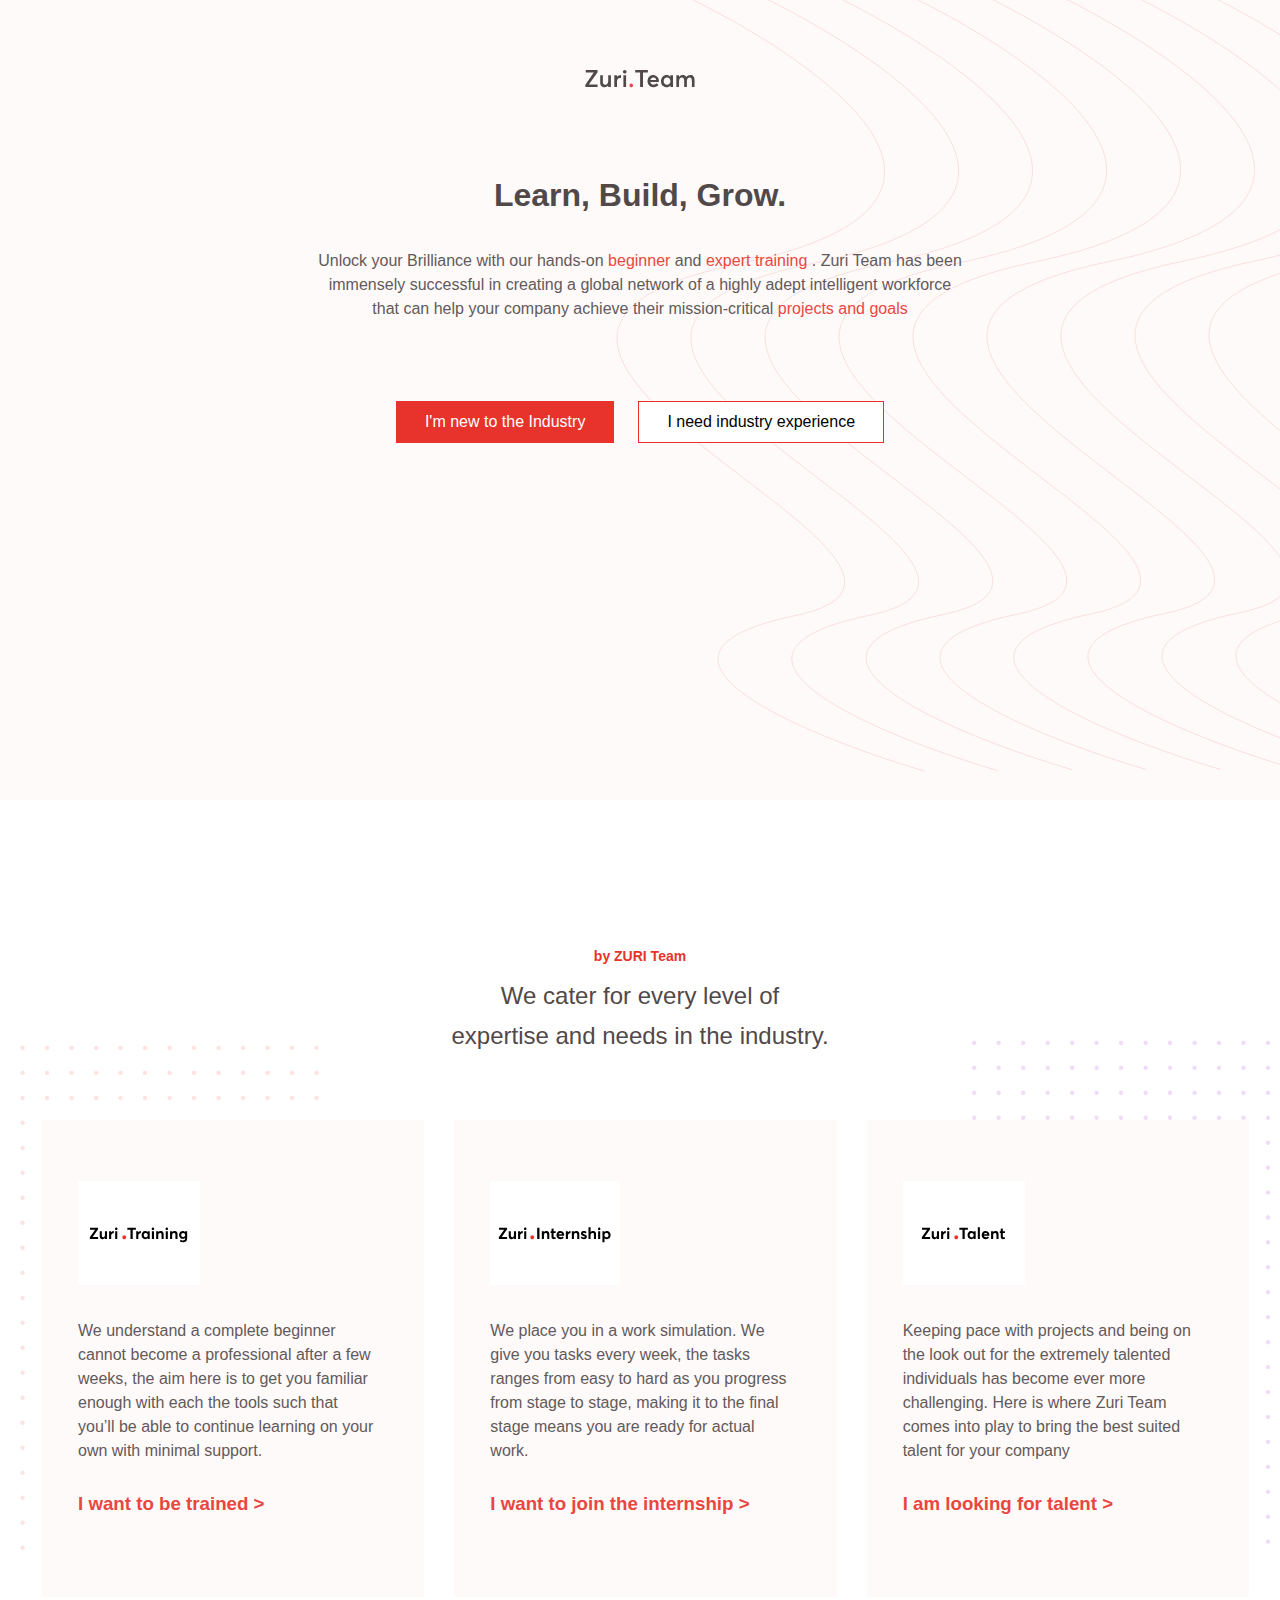
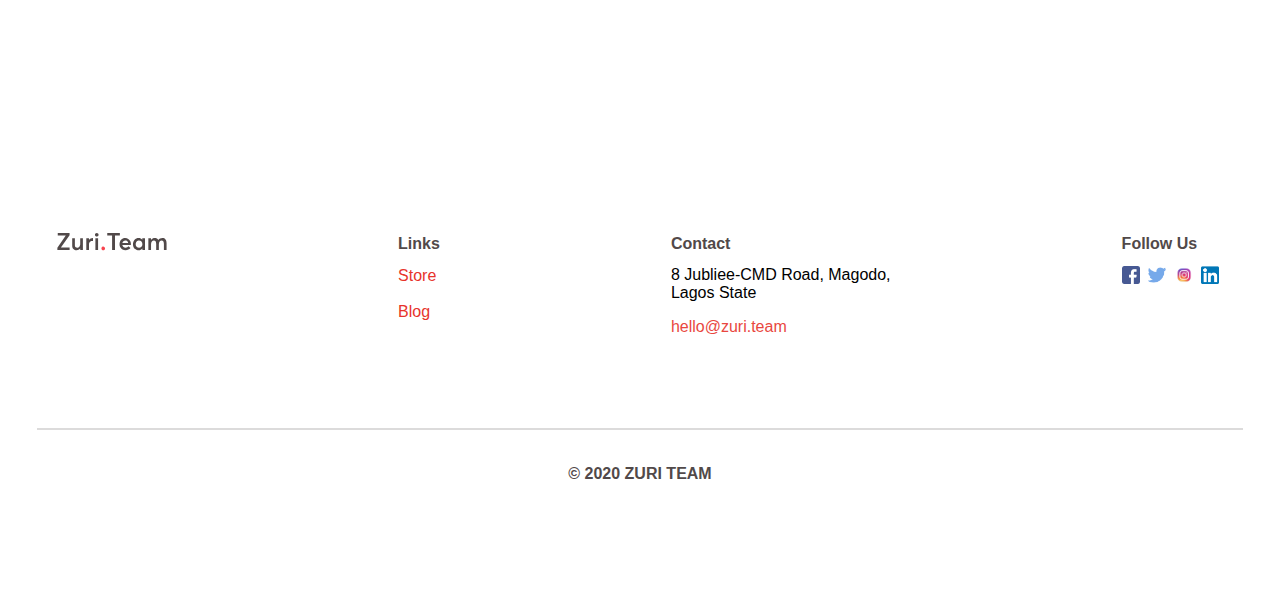
==== index.html @ 886fb5a9 "Rename zuri-landing-page.html to index.html" ====
<!DOCTYPE html>
<html lang="en">

<head>
    <meta charset="UTF-8">
    <meta http-equiv="X-UA-Compatible" content="IE=edge">
    <meta name="viewport" content="width=device-width, initial-scale=1.0">
    <link rel="stylesheet" href="../zuri.css">
    <link rel="icon" href="../favicon-zuri.png">
    
    <title>ZURI|Learn, Build, Grow.</title>
</head>

<body>
    <section class="top-container">
        <div class="center-img">
            <img src="./zuri-logo-full.svg" alt="zuri team">
        </div>

        <div class="hero">
            <h2>Learn, Build, Grow.</h2>
            <p>Unlock your Brilliance with our hands-on <a href="#">beginner</a> and <a href="#">expert training</a> .
                Zuri Team has been immensely
                successful in creating a global network of a highly adept intelligent workforce that can help your
                company achieve their mission-critical <a href="#">projects and goals</a></p>
        </div>

        <div class="btns">
            <div class="btn-new">
                <a href="../zuri-training-page.html">
                    <button class="new btn">I'm new to the Industry</button>
                </a>
            </div>

            <div class="btn-experience">
                <a href="../zuri-talent-page.html">
                    <button class="experience btn">I need industry experience</button>
                </a>
            </div>
        </div>
    </section>

    <section class="programs">
        <div class="prog-container">
            <h3>by ZURI Team</h3>
            <p>We cater for every level of <br>
                expertise and needs in the industry.</p>
        </div>

        <div class="progg-container">
            <div class="box">
                <!--row-->
                <div class="column-card text">
                    <div class="zuri">
                        <img src="left-img-polkadots-zuri.png" alt="polkadot" class="polkadot">
                        <div>
                            <img src="zuri-training-img.svg" alt="training" class="zurimg">
                        </div>
                        <p>We understand a complete beginner cannot become a professional after a few weeks, the aim
                            here is
                            to get you familiar enough with each the tools such that you’ll be able to continue learning
                            on
                            your own with minimal support.</p>

                        <h3><a href="https://training.zuri.team">I want to be trained ></a></h3>
                    </div>
                </div>

                <div class=" column-card text">
                    <div class="zuri">
                        <img src="zuri-internship-img.svg" alt="internship" class="zurimg">
                        <p>We place you in a work simulation. We give you tasks every week, the tasks ranges from easy
                            to hard as you progress from stage to stage, making it to the final stage means you are
                            ready for actual work.</p>
                        <h3><a href="https://internship.zuri.team">I want to join the internship ></a></h3>
                    </div>
                </div>

                <div class="column-card text">
                    <div class="zuri">
                        <img src="right-polkadot-zuri.png" alt="polkadot" class="polkadot2">
                        <div>
                            <img src="zuri-talent-img.svg" alt="training" class="zurimg">
                        </div>
                        <p>Keeping pace with projects and being on the look out for the extremely talented individuals
                            has become ever more challenging. Here is where Zuri Team comes into play to bring the best
                            suited talent for your company</p>

                        <h3><a href="https://training.zuri.team">I am looking for talent ></a></h3>
                    </div>

                </div>
            </div>
        </div>
    </section>

    <footer class="footerr">
        <div class="details-container">
            <div class="logo-img">
                <img src="zuri-logo-full.svg" alt="zuri team">
            </div>

            <div class="link">
                <h3>Links</h3>
                <a href="#">
                    <p>Store</p>
                </a>
                <a href="#">
                    <p>Blog</p>
                </a>
            </div>

            <div class="ctc">
                <h3>Contact</h3>
                <p>8 Jubliee-CMD Road, Magodo,
                    <br>
                    Lagos State
                </p>

                <p><a href="mailto:hello@zuri.com">hello@zuri.team</a></p>
            </div>

            <div class="follow">
                <h3>Follow Us</h3>

                <div class="icons">
                    <a href="#">
                        <img src="fb-zuri.png" alt="facebook">
                    </a>
                    <a href="#">
                        <img src="twitter-zuri.png" alt="twitter">
                    </a>
                    <a href="#">
                        <img src="IG-zuri.png" alt="instagram">
                    </a>
                    <a href="#">
                        <img class="lnkd" src="in-zuri.png" alt="linkedin">
                    </a>
                </div>
            </div>
        </div>

        <div>
            <hr>
        </div>

        <div class="copy">
            <p>&copy; 2020 ZURI TEAM</p>
        </div>

    </footer>
</body>

</html>
---- zuri.css ----
@font-face {
    font-family: 'averta_demo_pe_cutted_demoRg';
    src: url('avertademopecutteddemo-regular_dghpn7-webfont.woff2') format('woff2'),
         url('avertademopecutteddemo-regular_dghpn7-webfont.woff') format('woff');
    font-weight: normal;
    font-style: normal;
}

*{
    box-sizing: border-box;
    margin: 0;
    font-family: 'averta_demo_pe_cutted_demoRg', sans-serif;
}

body{
    font-size: 1rem;
}

a{
    color: #E7332B;
    text-decoration: none;
    background-color: transparent;
}

h2, h3{
    font-family: 'WebFont', Averta, sans-serif;
}
p{
    display: block;
    font-size: 1rem;
    margin-bottom: 1rem;
    font-family: 'WebFont', Averta, sans-serif;
}

div{
    display: block;
}

button{
    margin: 0;
    cursor: pointer;
    font-size: inherit;
    font-family: Averta, sans-serif;
}

hr{
    opacity: 0.2;
    border: 0.7px solid #514949;
}

.top-container{
    background-image: url(./hero-bg.svg);
    background-size: cover;
    height: 803px;
    background-position: center center;
    text-align: center;
}

.hero{
    max-width: 670px;
    text-align: center;
    margin: 0 auto;
    padding: 10px;
}

.hero p{
    font-size: 16px;
    line-height: 24px;
    color: #514949;
    font-weight: 500;
    opacity: 0.9;
    margin-bottom: 70px;
    font-family: 'WebFont', Averta, sans-serif;
}

.hero a:hover{
    opacity: 0.8;
    cursor: pointer;
}
.hero h2{
    color: #514949;
    font-size: 32px;
    line-height: 48px;
    margin-bottom: 30px;
    font-weight: 600;
    font-family: 'WebFont', Averta, sans-serif;
}

.btns{
    display: flex;
    margin: 0 auto;
    justify-content: center;
    line-height: 1.5;
}

.btn{
    padding: 11px 28px;
    border: 1px solid #E7332B;
  
}

.new{
    background-color: #E7332B;
    color: white;
    margin-right: 24px;
}

.new:hover{
    background-color: #fff;
    color: black;
}

.experience{
    background-color: #fff;
    color: black;
}

.experience:hover{
    background-color: #E7332B;
    color: white;
}

.center-img{
    margin: auto;
    padding-top: 69px;
    margin-bottom: 69px;
}

section.programs{
    background-color: #fff;
    overflow: hidden;
}

.prog-container{
    margin: 0 auto;
    text-align: center;
}
.prog-container h3{
    margin-top: 141px;
    color: #E7332B;
    text-align: center;
    font-size: 14px;
    font-family: Averta, sans-serif;
    line-height: 24px;
}

.prog-container p{
    font-size: 24px;
    line-height: 40px;
    font-family: Averta, sans-serif;
    font-weight: 400;
    text-align: center;
    color: #514949;
    margin-top: 8px;
    margin-bottom: 64px;
}

.progg-container{
    max-width: 1240px !important;
    margin: 0 auto;
    text-align: center;
    width: 100%;
    
}
.box{
    display: flex;
    margin-right: -4px;
    margin-left: 7px;
    
}
.polkadot{
    width: 100%;
    position: absolute;
    left: -120px;
    top: -75px;
    z-index: -1;
}

.column-card{
    position: relative;
    z-index: 1;
    width: 100%;
    padding-right: 15px;
    padding-left: 15px;
}

.column-card p{
    font-size: 16px;
    line-height: 24px;
    color: #514949;
    opacity: 0.9;
    
}

.column-card h3 a{
    opacity: 0.9;
}

.text h3{
    margin-top: 30px;
}

.zuri{
    background-color: #FFFAFA;
    padding: 61px 47px 82px 36px;
    text-align: left;
 height: 100%;
}

.polkadot2{
    width: 100%;
    position: absolute;
    right: -120px;
    top: -80px;
    z-index: -1;
}

.zurimg{
    margin-bottom: 30px;
}

.footerr{
    margin-top: 215px;
    max-width: 1240px !important;
    padding: 0 17px 0 17px;
    margin-left: auto;
    margin-right: auto;
}

.details-container{
    display: flex;
    justify-content: space-between;
    flex-wrap: wrap;
    margin-bottom: 56px;
    padding: 20px;
  
}
.footerr h3{
    font-size: 16px;
    font-weight: bold;
    line-height: 24px;
    color: #514949;
}

.link h3, .ctc h3, .follow h3{
    margin-bottom: 10px;
}

.link{
    font-size: 14px;
    line-height: 20px;
}

.ctc p a{
    opacity: 0.9;
}

.link a:hover, .ctc p a:hover{
    opacity: 0.8;
}
.icons img{
    width: 18px;
    margin-right: 4px;
}

.lnkd img{
    margin-right: -90px;
}

.copy p{
    font-size: 16px;
    line-height: 24px;
    font-weight: bold;
    text-align: center;
    margin-top: 32px;
    color: #514949;
    padding-bottom: 97px;
}
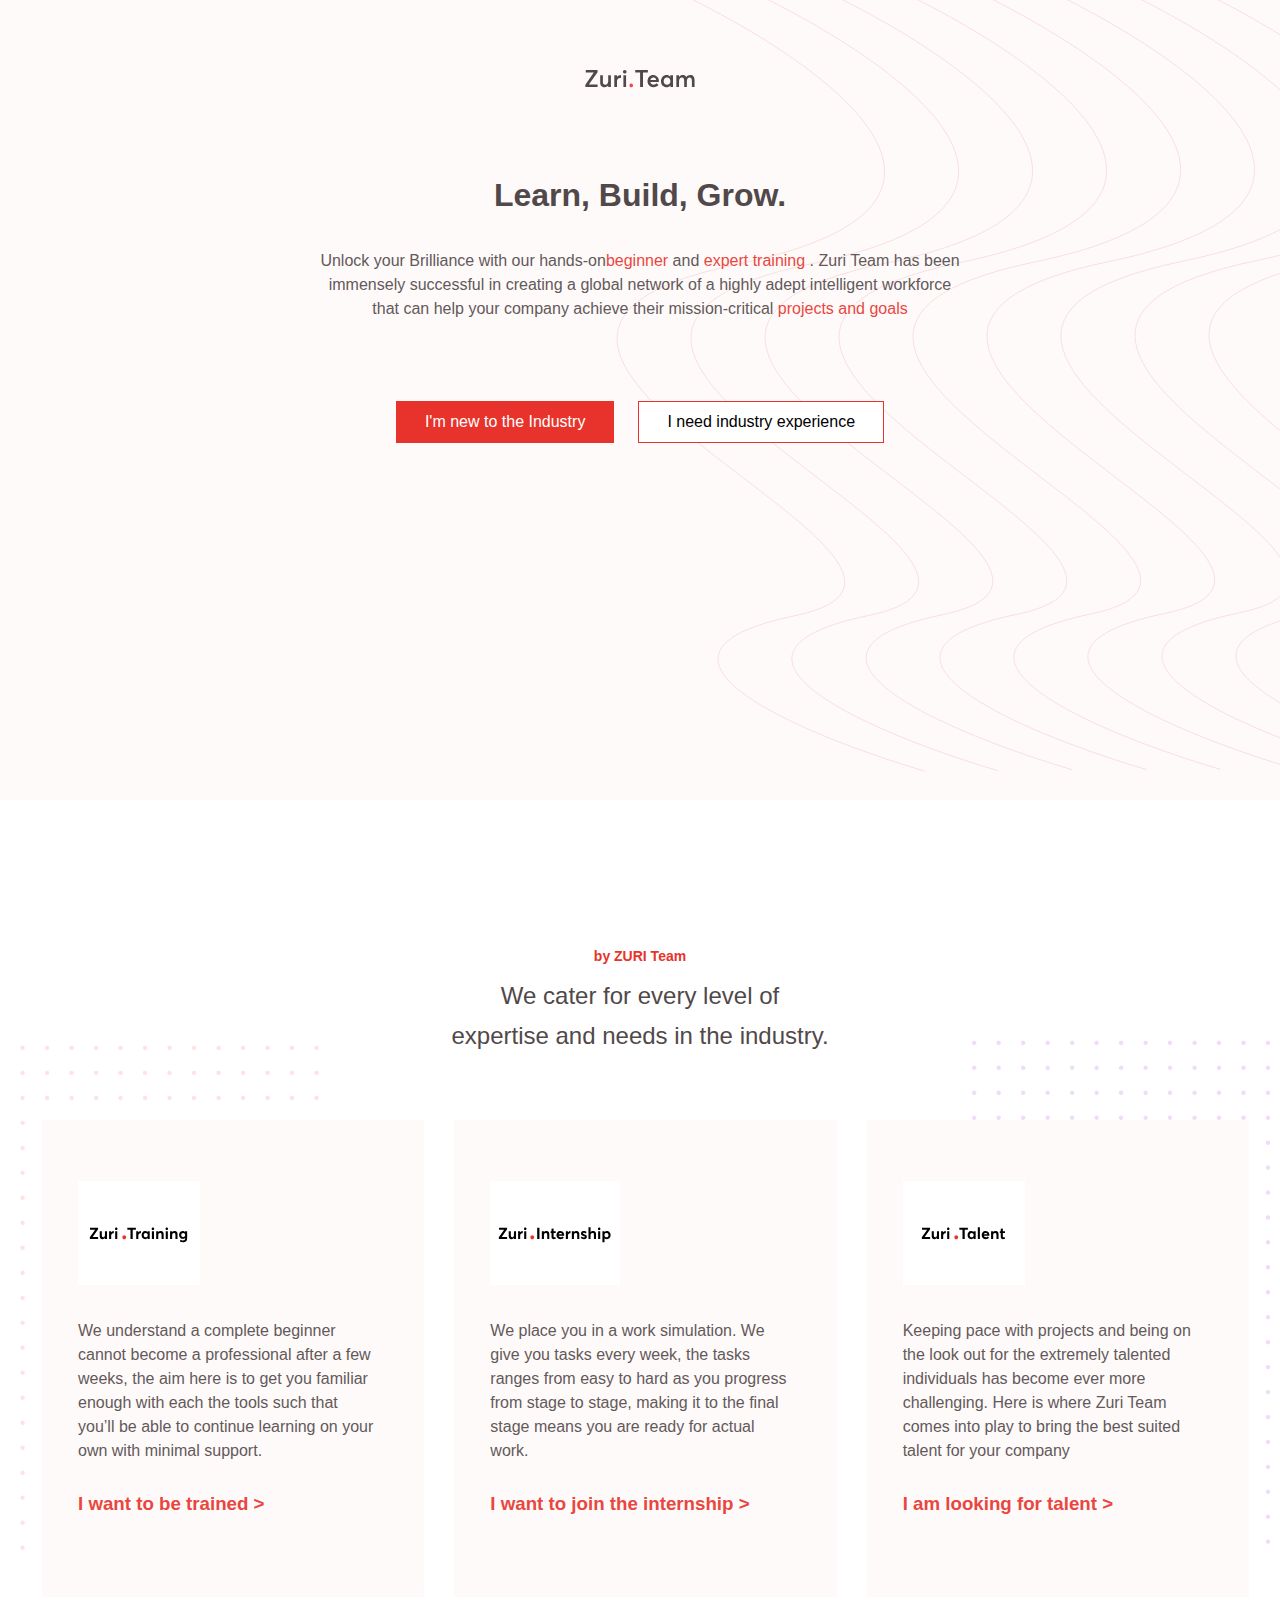
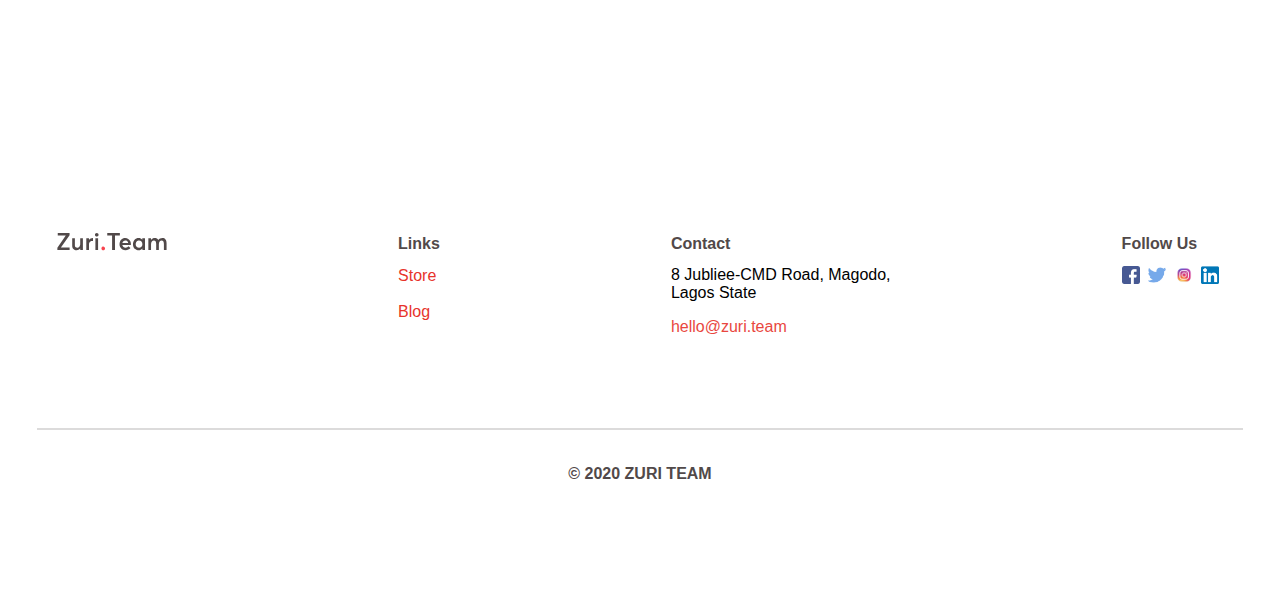
==== commit 28ae5be6: "index commit" ====
--- a/index.html
+++ b/index.html
@@ -5,8 +5,9 @@
     <meta charset="UTF-8">
     <meta http-equiv="X-UA-Compatible" content="IE=edge">
     <meta name="viewport" content="width=device-width, initial-scale=1.0">
-    <link rel="stylesheet" href="../zuri.css">
-    <link rel="icon" href="../favicon-zuri.png">
+    <link rel="stylesheet" href="./zuri.css">
+    <link href="https://fonts.cdnfonts.com/css/graphik" rel="stylesheet">
+    <link rel="icon" href="./favicon-zuri.png">
     
     <title>ZURI|Learn, Build, Grow.</title>
 </head>
@@ -19,7 +20,7 @@
 
         <div class="hero">
             <h2>Learn, Build, Grow.</h2>
-            <p>Unlock your Brilliance with our hands-on <a href="#">beginner</a> and <a href="#">expert training</a> .
+            <p>Unlock your Brilliance with our hands-on<a href="#">beginner</a> and <a href="#">expert training</a> .
                 Zuri Team has been immensely
                 successful in creating a global network of a highly adept intelligent workforce that can help your
                 company achieve their mission-critical <a href="#">projects and goals</a></p>
@@ -27,13 +28,13 @@
 
         <div class="btns">
             <div class="btn-new">
-                <a href="../zuri-training-page.html">
+                <a href="./zuri-training-page.html">
                     <button class="new btn">I'm new to the Industry</button>
                 </a>
             </div>
 
             <div class="btn-experience">
-                <a href="../zuri-talent-page.html">
+                <a href="./zuri-talent-page.html">
                     <button class="experience btn">I need industry experience</button>
                 </a>
             </div>
--- a/zuri.css
+++ b/zuri.css
@@ -1,15 +1,9 @@
-@font-face {
-    font-family: 'averta_demo_pe_cutted_demoRg';
-    src: url('avertademopecutteddemo-regular_dghpn7-webfont.woff2') format('woff2'),
-         url('avertademopecutteddemo-regular_dghpn7-webfont.woff') format('woff');
-    font-weight: normal;
-    font-style: normal;
-}
+@import url('http://fonts.cdnfonts.com/css/graphik');
 
 *{
     box-sizing: border-box;
     margin: 0;
-    font-family: 'averta_demo_pe_cutted_demoRg', sans-serif;
+    font-family: Graphik, sans-serif;
 }
 
 body{
@@ -23,13 +17,13 @@
 }
 
 h2, h3{
-    font-family: 'WebFont', Averta, sans-serif;
+    font-family: Graphik, sans-serif;
 }
 p{
     display: block;
     font-size: 1rem;
     margin-bottom: 1rem;
-    font-family: 'WebFont', Averta, sans-serif;
+    font-family: Graphik, sans-serif;
 }
 
 div{
@@ -40,7 +34,7 @@
     margin: 0;
     cursor: pointer;
     font-size: inherit;
-    font-family: Averta, sans-serif;
+    font-family: Graphik, sans-serif;
 }
 
 hr{
@@ -70,7 +64,7 @@
     font-weight: 500;
     opacity: 0.9;
     margin-bottom: 70px;
-    font-family: 'WebFont', Averta, sans-serif;
+    font-family: Graphik, sans-serif;
 }
 
 .hero a:hover{
@@ -83,7 +77,7 @@
     line-height: 48px;
     margin-bottom: 30px;
     font-weight: 600;
-    font-family: 'WebFont', Averta, sans-serif;
+    font-family: Graphik, sans-serif;
 }
 
 .btns{
@@ -102,6 +96,7 @@
 .new{
     background-color: #E7332B;
     color: white;
+    font-family: Graphik, sans-serif;
     margin-right: 24px;
 }
 
@@ -113,6 +108,7 @@
 .experience{
     background-color: #fff;
     color: black;
+    font-family: Graphik, sans-serif;
 }
 
 .experience:hover{
@@ -140,14 +136,14 @@
     color: #E7332B;
     text-align: center;
     font-size: 14px;
-    font-family: Averta, sans-serif;
+    font-family: Graphik, sans-serif;
     line-height: 24px;
 }
 
 .prog-container p{
     font-size: 24px;
     line-height: 40px;
-    font-family: Averta, sans-serif;
+    font-family: Graphik, sans-serif;
     font-weight: 400;
     text-align: center;
     color: #514949;
@@ -189,7 +185,7 @@
     line-height: 24px;
     color: #514949;
     opacity: 0.9;
-    
+    font-family: Graphik, sans-serif;
 }
 
 .column-card h3 a{
@@ -198,6 +194,7 @@
 
 .text h3{
     margin-top: 30px;
+    font-family: Graphik, sans-serif;
 }
 
 .zuri{
@@ -224,6 +221,7 @@
     max-width: 1240px !important;
     padding: 0 17px 0 17px;
     margin-left: auto;
+    font-family: Graphik, sans-serif;
     margin-right: auto;
 }
 
@@ -240,10 +238,12 @@
     font-weight: bold;
     line-height: 24px;
     color: #514949;
+    font-family: Graphik, sans-serif;
 }
 
 .link h3, .ctc h3, .follow h3{
     margin-bottom: 10px;
+    font-family: Graphik, sans-serif;
 }
 
 .link{
@@ -275,5 +275,6 @@
     margin-top: 32px;
     color: #514949;
     padding-bottom: 97px;
-}
-
+    font-family: Graphik, sans-serif;
+}
+
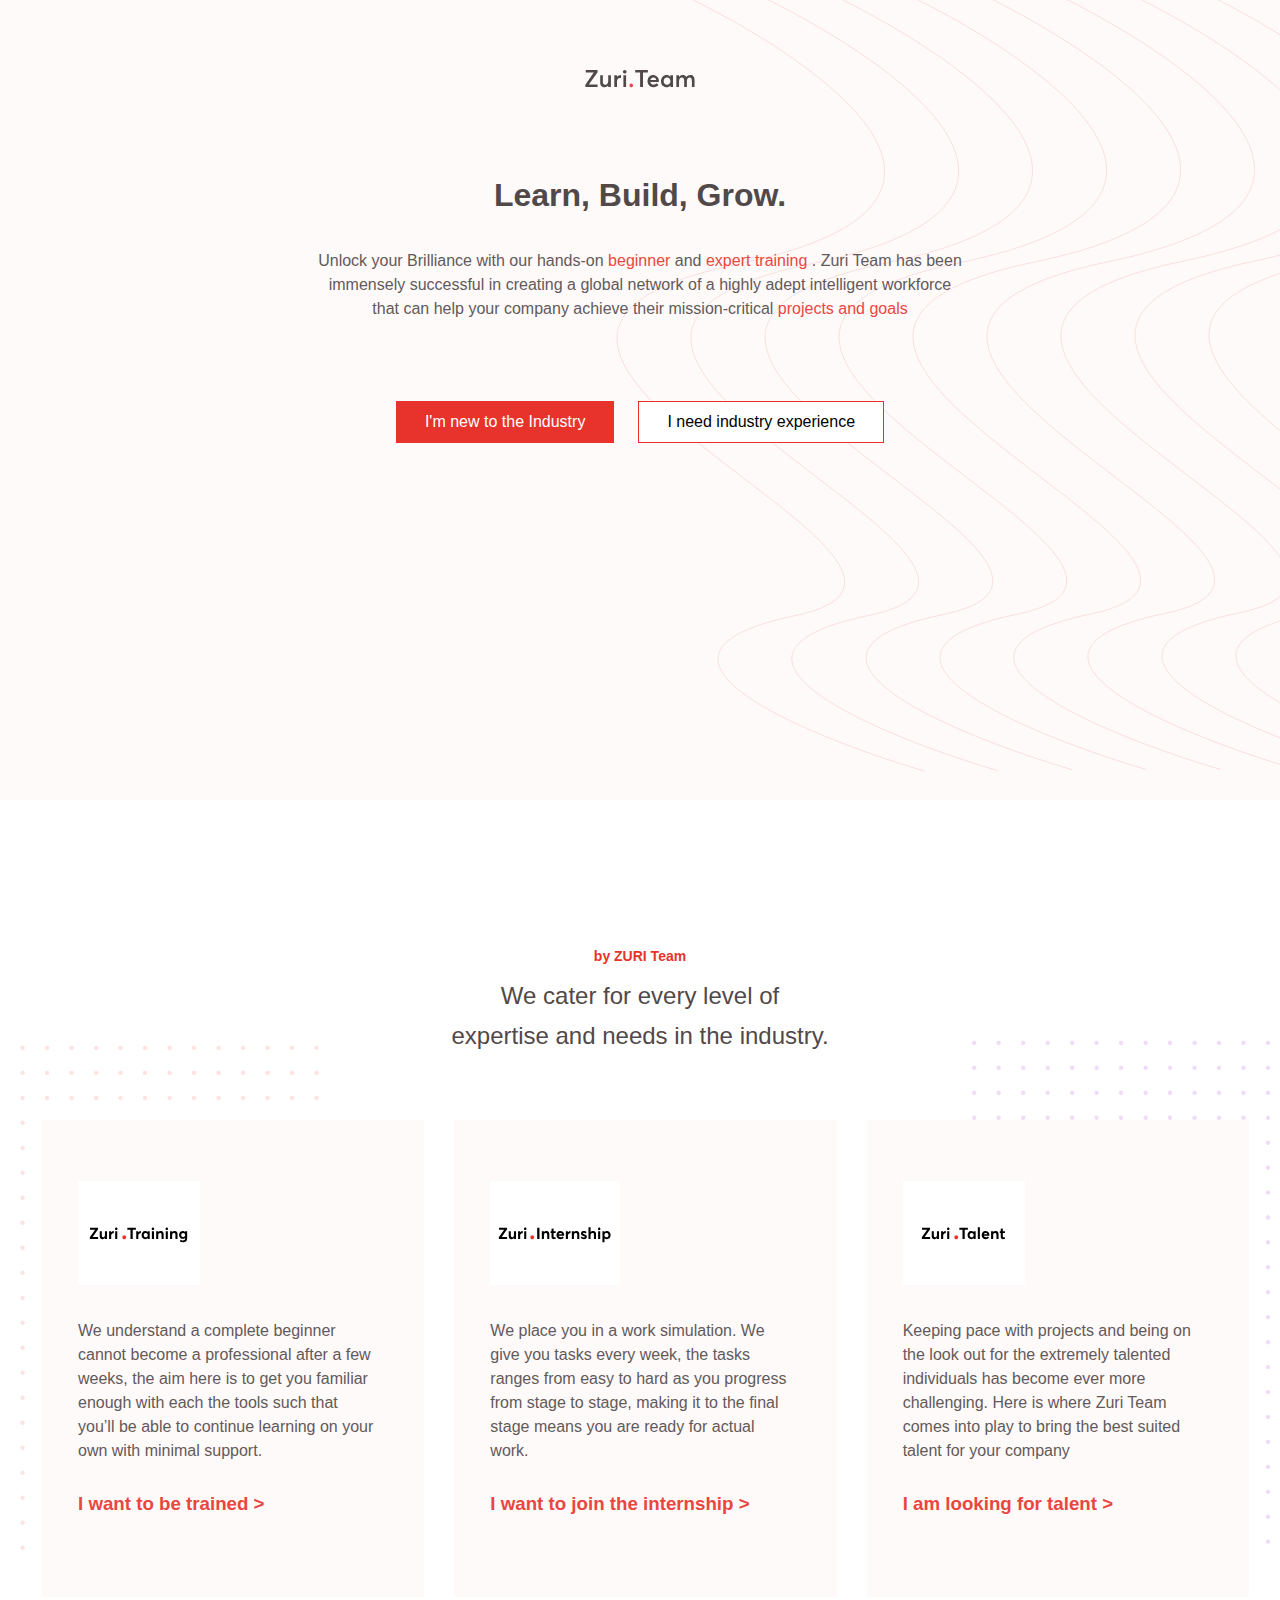
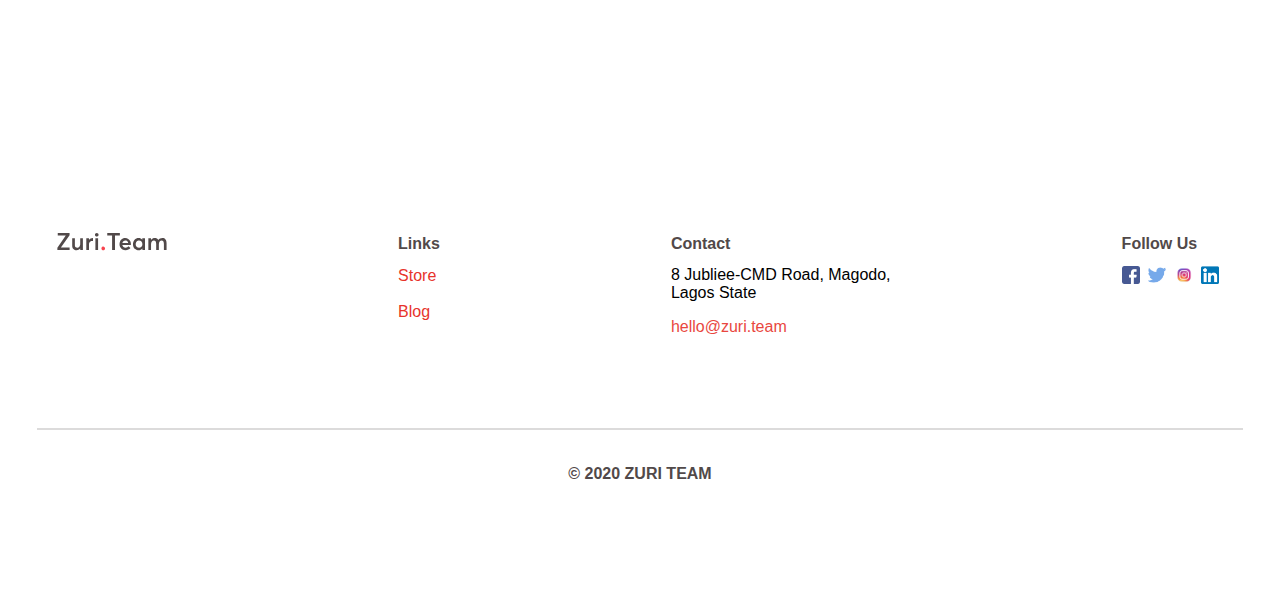
==== commit 34f891cf: "Update index.html" ====
--- a/index.html
+++ b/index.html
@@ -20,7 +20,7 @@
 
         <div class="hero">
             <h2>Learn, Build, Grow.</h2>
-            <p>Unlock your Brilliance with our hands-on<a href="#">beginner</a> and <a href="#">expert training</a> .
+            <p>Unlock your Brilliance with our hands-on <a href="#">beginner</a> and <a href="#">expert training</a> .
                 Zuri Team has been immensely
                 successful in creating a global network of a highly adept intelligent workforce that can help your
                 company achieve their mission-critical <a href="#">projects and goals</a></p>
--- a/zuri.css
+++ b/zuri.css
@@ -7,7 +7,7 @@
 }
 
 body{
-    font-size: 1rem;
+    font-size: 1rem; 
 }
 
 a{
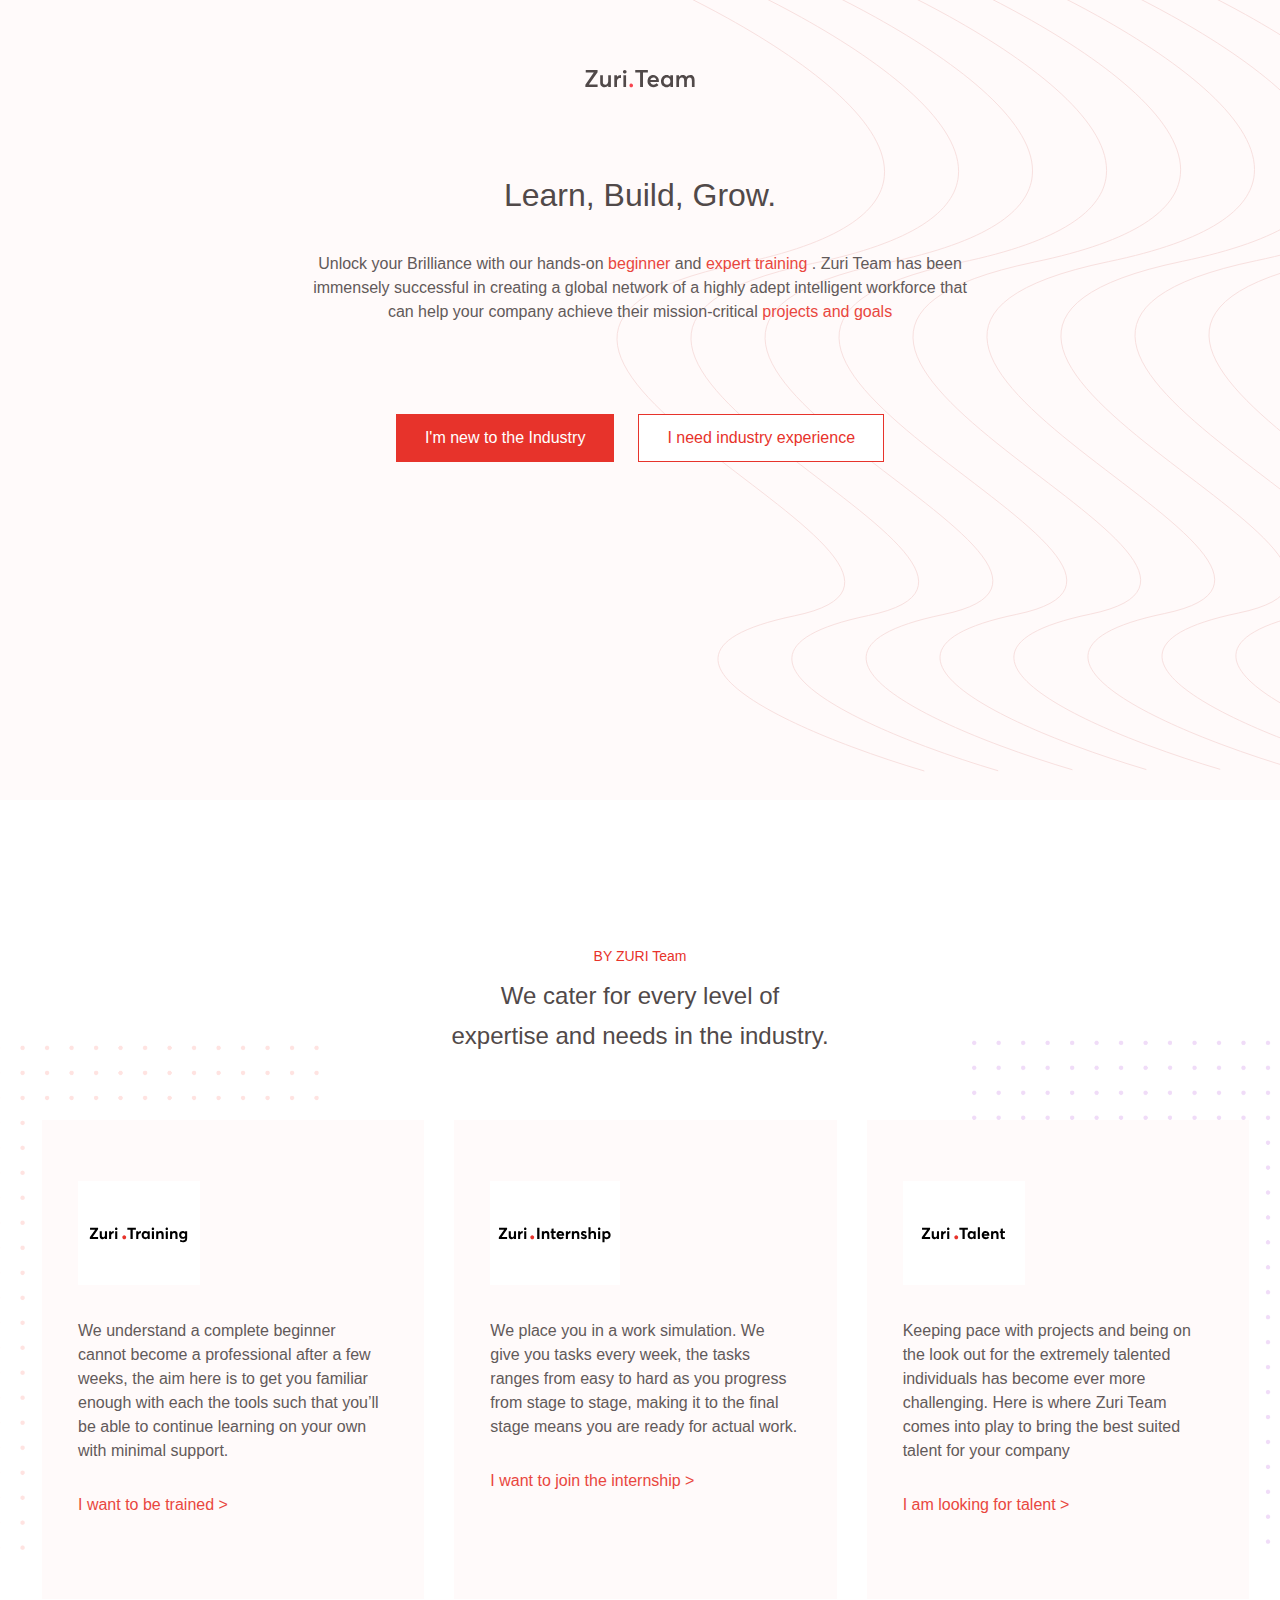
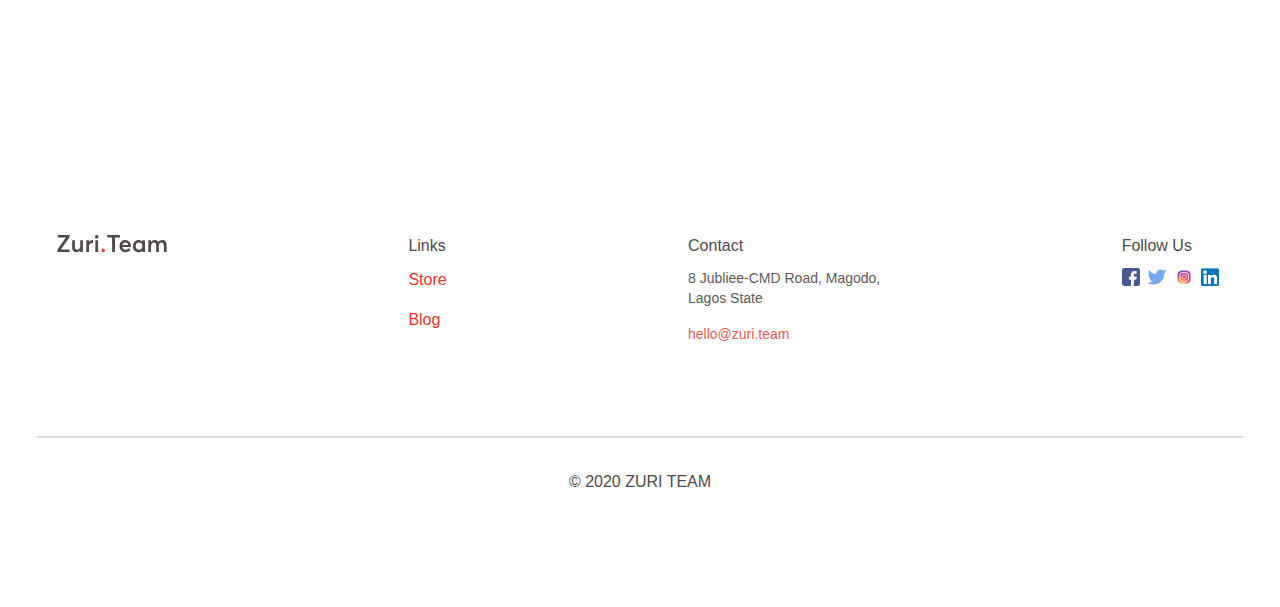
==== commit 36c9a780: "another commit" ====
--- a/index.html
+++ b/index.html
@@ -43,7 +43,7 @@
 
     <section class="programs">
         <div class="prog-container">
-            <h3>by ZURI Team</h3>
+            <h3>BY ZURI Team</h3>
             <p>We cater for every level of <br>
                 expertise and needs in the industry.</p>
         </div>
@@ -146,7 +146,7 @@
         </div>
 
         <div class="copy">
-            <p>&copy; 2020 ZURI TEAM</p>
+            <p>&copy; 2020 ZURI TEAM</p> 
         </div>
 
     </footer>
--- a/zuri.css
+++ b/zuri.css
@@ -51,7 +51,7 @@
 }
 
 .hero{
-    max-width: 670px;
+    max-width: 700px;
     text-align: center;
     margin: 0 auto;
     padding: 10px;
@@ -61,9 +61,10 @@
     font-size: 16px;
     line-height: 24px;
     color: #514949;
-    font-weight: 500;
-    opacity: 0.9;
-    margin-bottom: 70px;
+    text-align: center;
+    font-weight: 400;
+    opacity: 0.9;
+    margin-bottom: 80px;
     font-family: Graphik, sans-serif;
 }
 
@@ -75,8 +76,8 @@
     color: #514949;
     font-size: 32px;
     line-height: 48px;
-    margin-bottom: 30px;
-    font-weight: 600;
+    margin-bottom: 33px;
+    font-weight: 500;
     font-family: Graphik, sans-serif;
 }
 
@@ -88,11 +89,19 @@
 }
 
 .btn{
-    padding: 11px 28px;
+    padding: 14px 28px;
     border: 1px solid #E7332B;
-  
-}
-
+}
+
+button:active{
+    border: 2px solid black;
+    
+}
+
+button:focus{
+    border: 2px solid black;
+    
+}
 .new{
     background-color: #E7332B;
     color: white;
@@ -107,7 +116,7 @@
 
 .experience{
     background-color: #fff;
-    color: black;
+    color: #E7332B;
     font-family: Graphik, sans-serif;
 }
 
@@ -136,6 +145,7 @@
     color: #E7332B;
     text-align: center;
     font-size: 14px;
+    font-weight: 400;
     font-family: Graphik, sans-serif;
     line-height: 24px;
 }
@@ -185,21 +195,26 @@
     line-height: 24px;
     color: #514949;
     opacity: 0.9;
+    width: calc(100% + 1px);
     font-family: Graphik, sans-serif;
 }
 
 .column-card h3 a{
     opacity: 0.9;
+    font-size: 16px;
+    line-height: 24px;
+    color: #E7332B;
 }
 
 .text h3{
     margin-top: 30px;
     font-family: Graphik, sans-serif;
+   font-weight: 400;
 }
 
 .zuri{
     background-color: #FFFAFA;
-    padding: 61px 47px 82px 36px;
+    padding: 61px 40px 82px 36px;
     text-align: left;
  height: 100%;
 }
@@ -235,7 +250,7 @@
 }
 .footerr h3{
     font-size: 16px;
-    font-weight: bold;
+    font-weight: 500;
     line-height: 24px;
     color: #514949;
     font-family: Graphik, sans-serif;
@@ -251,8 +266,23 @@
     line-height: 20px;
 }
 
+.link a{
+    font-size: 1rem;
+    font-weight: 400;
+    line-height: 1.5;
+}
+
+.ctc p{
+    font-size: 14px;
+    line-height: 20px;
+    color: #514949;
+    opacity: 0.9;
+    font-weight: 400;
+}
 .ctc p a{
     opacity: 0.9;
+    font-size: 14px;
+    line-height: 20px;
 }
 
 .link a:hover, .ctc p a:hover{
@@ -270,7 +300,7 @@
 .copy p{
     font-size: 16px;
     line-height: 24px;
-    font-weight: bold;
+    font-weight: 500;
     text-align: center;
     margin-top: 32px;
     color: #514949;
